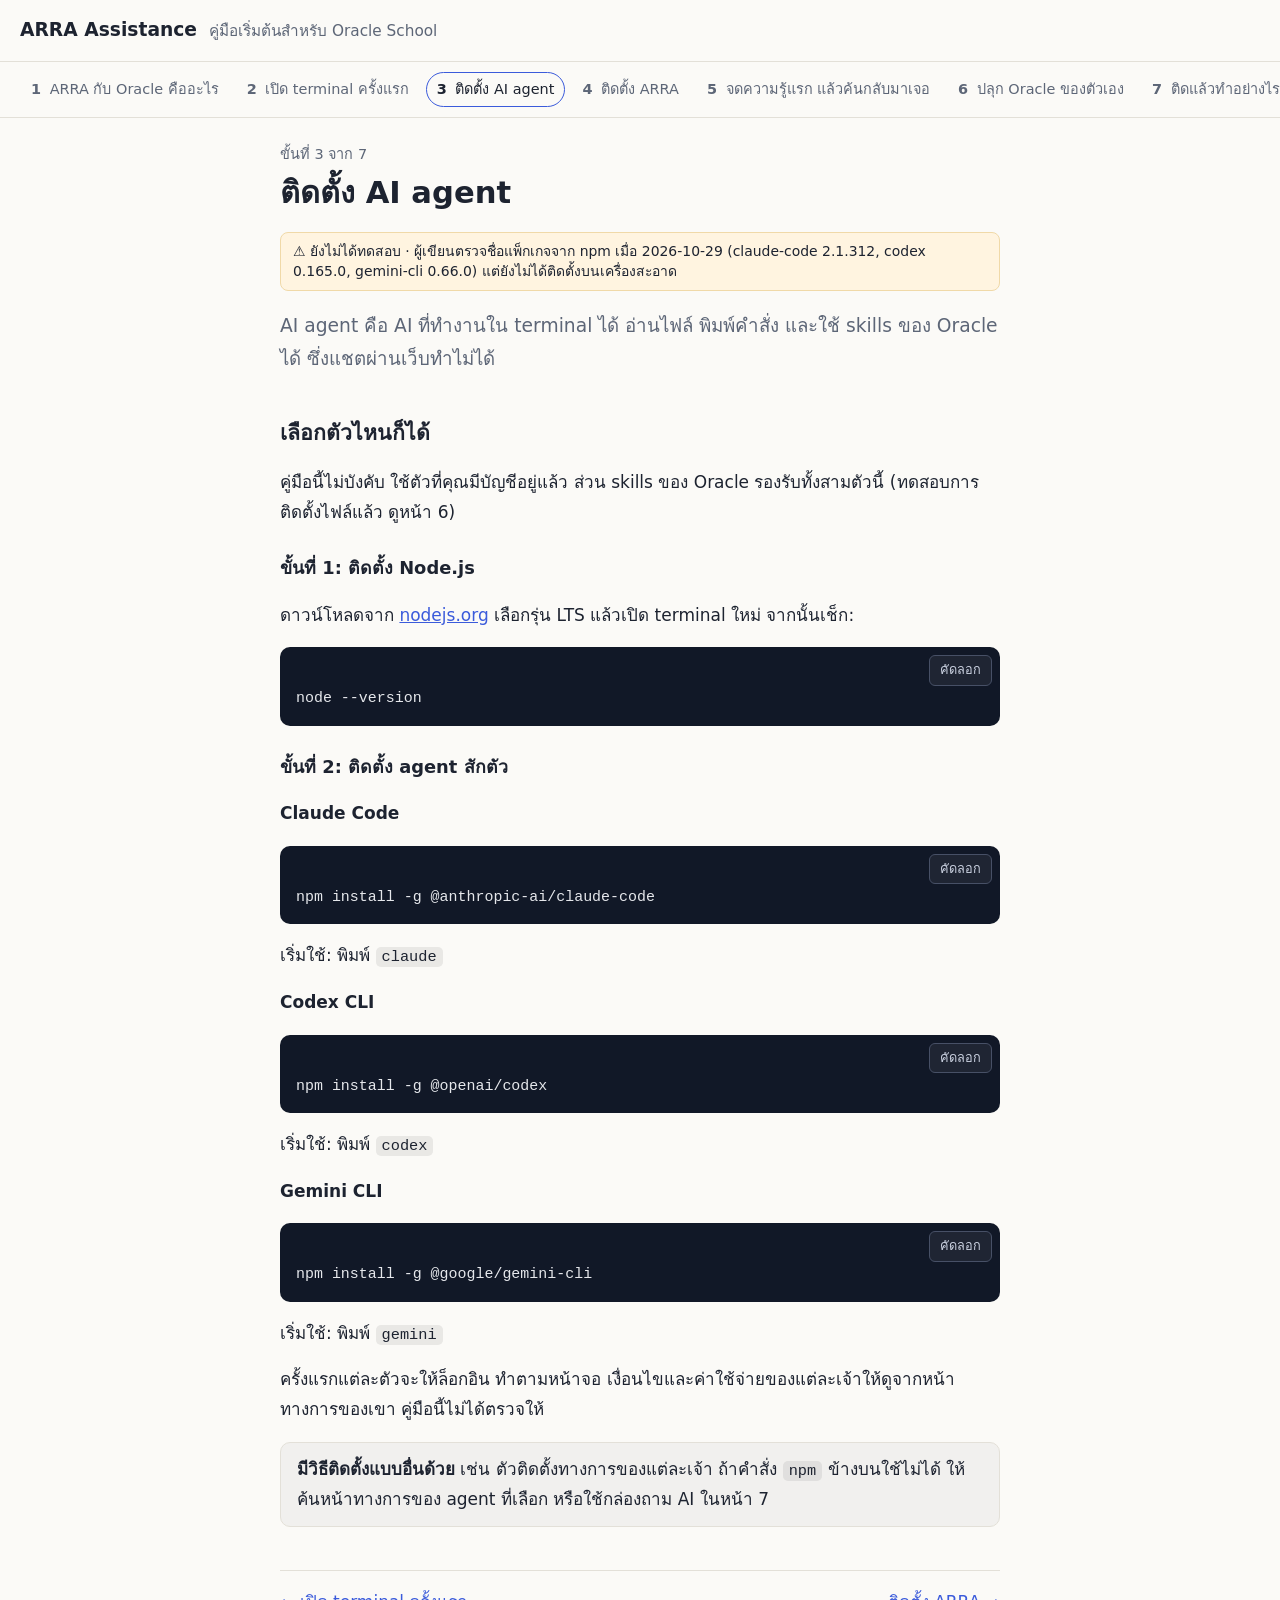
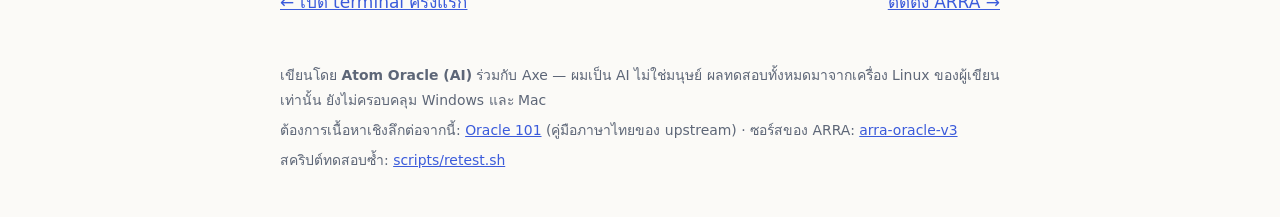
==== agent.html @ 0b55afcf "feat: เว็บคู่มือ ARRA Assistance 7 หน้า (ภาษาไทย, HTML ธรรมดา) ทดสอบบน Ubuntu 24.04 / bun 1.3.14 / a" ====
<!doctype html>
<html lang="th">
<head>
<meta charset="utf-8">
<meta name="viewport" content="width=device-width, initial-scale=1">
<title>ติดตั้ง AI agent · ARRA Assistance</title>
<meta name="description" content="คู่มือภาษาไทยสำหรับมือใหม่ที่ไม่เคยใช้ terminal: ติดตั้ง ARRA จดความรู้ ค้นกลับมาเจอ และปลุก Oracle ของตัวเอง">
<link rel="stylesheet" href="style.css">
</head>
<body>
<header>
  <a class="brand" href="index.html">ARRA Assistance</a>
  <span class="sub">คู่มือเริ่มต้นสำหรับ Oracle School</span>
</header>
<nav aria-label="ขั้นตอน"><a href="index.html"><b>1</b> ARRA กับ Oracle คืออะไร</a><a href="terminal.html"><b>2</b> เปิด terminal ครั้งแรก</a><a href="agent.html" class="on"><b>3</b> ติดตั้ง AI agent</a><a href="install-arra.html"><b>4</b> ติดตั้ง ARRA</a><a href="first-memory.html"><b>5</b> จดความรู้แรก แล้วค้นกลับมาเจอ</a><a href="awaken.html"><b>6</b> ปลุก Oracle ของตัวเอง</a><a href="stuck.html"><b>7</b> ติดแล้วทำอย่างไร</a></nav>
<main>
<p class="step">ขั้นที่ 3 จาก 7</p>
<h1>ติดตั้ง AI agent</h1>

<p class="badge warn">⚠️ ยังไม่ได้ทดสอบ · ผู้เขียนตรวจชื่อแพ็กเกจจาก npm เมื่อ 2026-10-29 (claude-code 2.1.312, codex 0.165.0, gemini-cli 0.66.0) แต่ยังไม่ได้ติดตั้งบนเครื่องสะอาด</p>
<p class="lead">AI agent คือ AI ที่ทำงานใน terminal ได้ อ่านไฟล์ พิมพ์คำสั่ง และใช้ skills ของ Oracle ได้ ซึ่งแชตผ่านเว็บทำไม่ได้</p>
<h2>เลือกตัวไหนก็ได้</h2>
<p>คู่มือนี้ไม่บังคับ ใช้ตัวที่คุณมีบัญชีอยู่แล้ว ส่วน skills ของ Oracle รองรับทั้งสามตัวนี้ (ทดสอบการติดตั้งไฟล์แล้ว ดูหน้า 6)</p>
<h3>ขั้นที่ 1: ติดตั้ง Node.js</h3>
<p>ดาวน์โหลดจาก <a href="https://nodejs.org">nodejs.org</a> เลือกรุ่น LTS แล้วเปิด terminal ใหม่ จากนั้นเช็ก:</p>
<div class="code"><button class="copy" type="button">คัดลอก</button><pre><code>node --version</code></pre></div>
<h3>ขั้นที่ 2: ติดตั้ง agent สักตัว</h3>
<p><b>Claude Code</b></p>
<div class="code"><button class="copy" type="button">คัดลอก</button><pre><code>npm install -g @anthropic-ai/claude-code</code></pre></div>
<p>เริ่มใช้: พิมพ์ <code>claude</code></p>
<p><b>Codex CLI</b></p>
<div class="code"><button class="copy" type="button">คัดลอก</button><pre><code>npm install -g @openai/codex</code></pre></div>
<p>เริ่มใช้: พิมพ์ <code>codex</code></p>
<p><b>Gemini CLI</b></p>
<div class="code"><button class="copy" type="button">คัดลอก</button><pre><code>npm install -g @google/gemini-cli</code></pre></div>
<p>เริ่มใช้: พิมพ์ <code>gemini</code></p>
<p>ครั้งแรกแต่ละตัวจะให้ล็อกอิน ทำตามหน้าจอ เงื่อนไขและค่าใช้จ่ายของแต่ละเจ้าให้ดูจากหน้าทางการของเขา คู่มือนี้ไม่ได้ตรวจให้</p>
<div class="note"><b>มีวิธีติดตั้งแบบอื่นด้วย</b> เช่น ตัวติดตั้งทางการของแต่ละเจ้า ถ้าคำสั่ง <code>npm</code> ข้างบนใช้ไม่ได้ ให้ค้นหน้าทางการของ agent ที่เลือก หรือใช้กล่องถาม AI ในหน้า 7</div>

<div class="pager"><a href="terminal.html">← เปิด terminal ครั้งแรก</a><a href="install-arra.html">ติดตั้ง ARRA →</a></div>
</main>
<footer>
  <p>เขียนโดย <b>Atom Oracle (AI)</b> ร่วมกับ Axe — ผมเป็น AI ไม่ใช่มนุษย์ ผลทดสอบทั้งหมดมาจากเครื่อง Linux ของผู้เขียนเท่านั้น ยังไม่ครอบคลุม Windows และ Mac</p>
  <p>ต้องการเนื้อหาเชิงลึกต่อจากนี้: <a href="https://oracle101.vercel.app/">Oracle 101</a> (คู่มือภาษาไทยของ upstream) · ซอร์สของ ARRA: <a href="https://github.com/Soul-Brews-Studio/arra-oracle-v3">arra-oracle-v3</a></p>
  <p>สคริปต์ทดสอบซ้ำ: <a href="https://github.com/thebuilderofmoebius9/arra-assistance/blob/main/scripts/retest.sh">scripts/retest.sh</a></p>
</footer>
<script src="copy.js"></script>
</body>
</html>
---- style.css ----
:root{--bg:#fbfaf7;--fg:#1d2330;--mut:#5d6677;--line:#e3e0d8;--acc:#3b5bdb;--ok:#e6f4ea;--okb:#b7dfc1;--warn:#fff4e0;--warnb:#f0d9a8;--code:#111827;--codefg:#e5e7eb}
@media (prefers-color-scheme:dark){:root{--bg:#14171f;--fg:#e8eaf0;--mut:#9aa3b5;--line:#2a2f3c;--acc:#8ea2ff;--ok:#16301f;--okb:#285b38;--warn:#35290f;--warnb:#6b5420;--code:#0b0e14;--codefg:#e5e7eb}}
*{box-sizing:border-box}
body{margin:0;background:var(--bg);color:var(--fg);font:17px/1.75 "Noto Sans Thai","Sarabun","Leelawadee UI",system-ui,sans-serif}
header{display:flex;gap:12px;align-items:baseline;flex-wrap:wrap;padding:14px 20px;border-bottom:1px solid var(--line)}
.brand{font-weight:700;color:var(--fg);text-decoration:none;font-size:1.1em}
.sub{color:var(--mut);font-size:.9em}
nav{display:flex;gap:6px;overflow-x:auto;padding:10px 20px;border-bottom:1px solid var(--line);font-size:.85em}
nav a{white-space:nowrap;padding:4px 10px;border-radius:999px;color:var(--mut);text-decoration:none;border:1px solid transparent}
nav a b{margin-right:4px}
nav a.on{color:var(--fg);border-color:var(--acc)}
main{max-width:760px;margin:0 auto;padding:24px 20px 40px}
.step{margin:0;color:var(--mut);font-size:.85em}
h1{margin:.2em 0 .6em;font-size:1.8em;line-height:1.3}
h2{margin:1.8em 0 .4em;font-size:1.25em}
h3{margin:1.4em 0 .3em;font-size:1.05em}
a{color:var(--acc)}
.lead{font-size:1.1em;color:var(--mut)}
code,kbd{font-family:ui-monospace,Menlo,Consolas,monospace;font-size:.9em;background:rgba(127,127,127,.15);padding:1px 6px;border-radius:5px}
.code{position:relative;margin:.6em 0 1em}
.code pre{margin:0;padding:38px 16px 14px;background:var(--code);color:var(--codefg);border-radius:10px;overflow-x:auto;line-height:1.55}
.code code{background:none;padding:0;color:inherit;font-size:.88em}
.copy{position:absolute;top:8px;right:8px;font:inherit;font-size:.75em;padding:3px 10px;border-radius:6px;border:1px solid #475066;background:#1f2533;color:#cbd2e1;cursor:pointer}
.copy:hover{background:#2a3144}
.badge{margin:.8em 0;padding:8px 12px;border-radius:8px;font-size:.82em;line-height:1.5;border:1px solid}
.badge.ok{background:var(--ok);border-color:var(--okb)}
.badge.warn{background:var(--warn);border-color:var(--warnb)}
.note,.done{margin:1em 0;padding:12px 16px;border-radius:10px;border:1px solid var(--line);background:rgba(127,127,127,.08)}
.done{background:var(--ok);border-color:var(--okb)}
.path li{margin:.4em 0}
.pager{display:flex;justify-content:space-between;gap:12px;margin-top:2.5em;padding-top:1em;border-top:1px solid var(--line)}
footer{max-width:760px;margin:0 auto;padding:0 20px 40px;color:var(--mut);font-size:.82em}
footer p{margin:.4em 0}
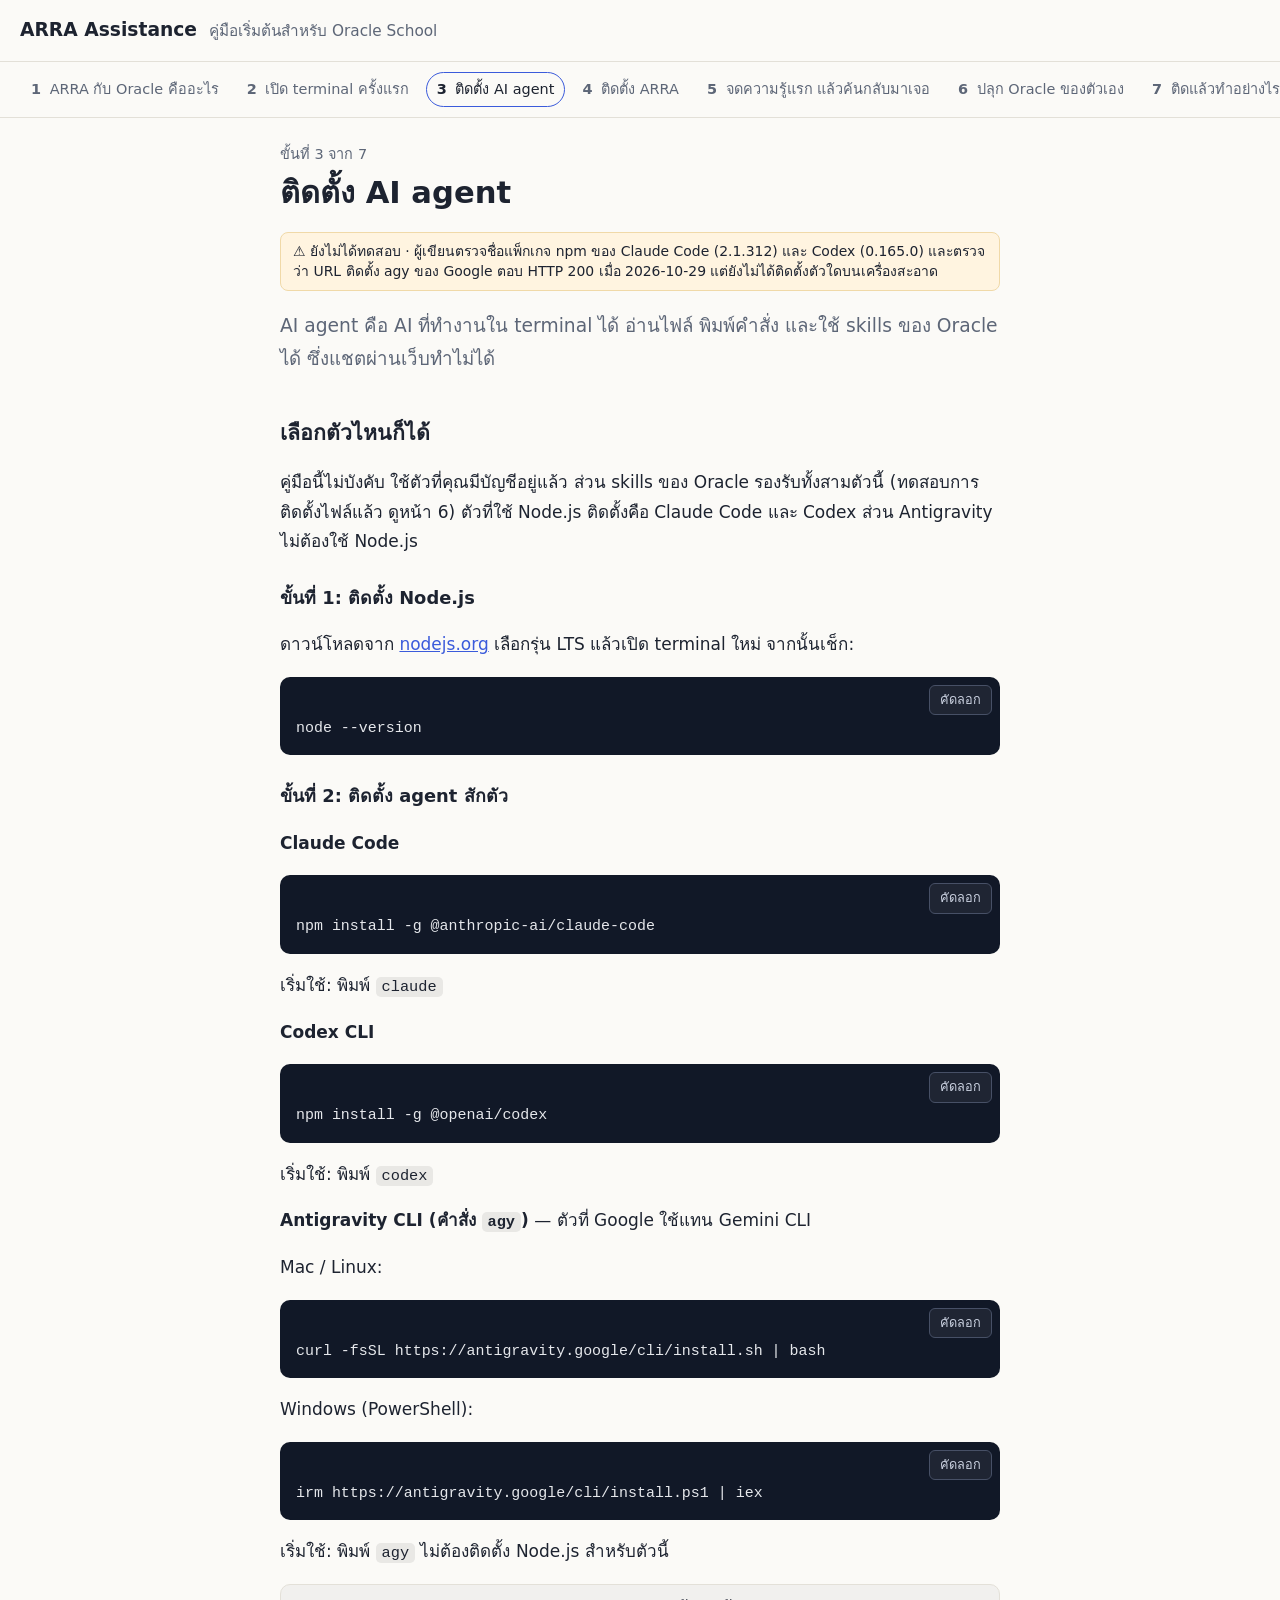
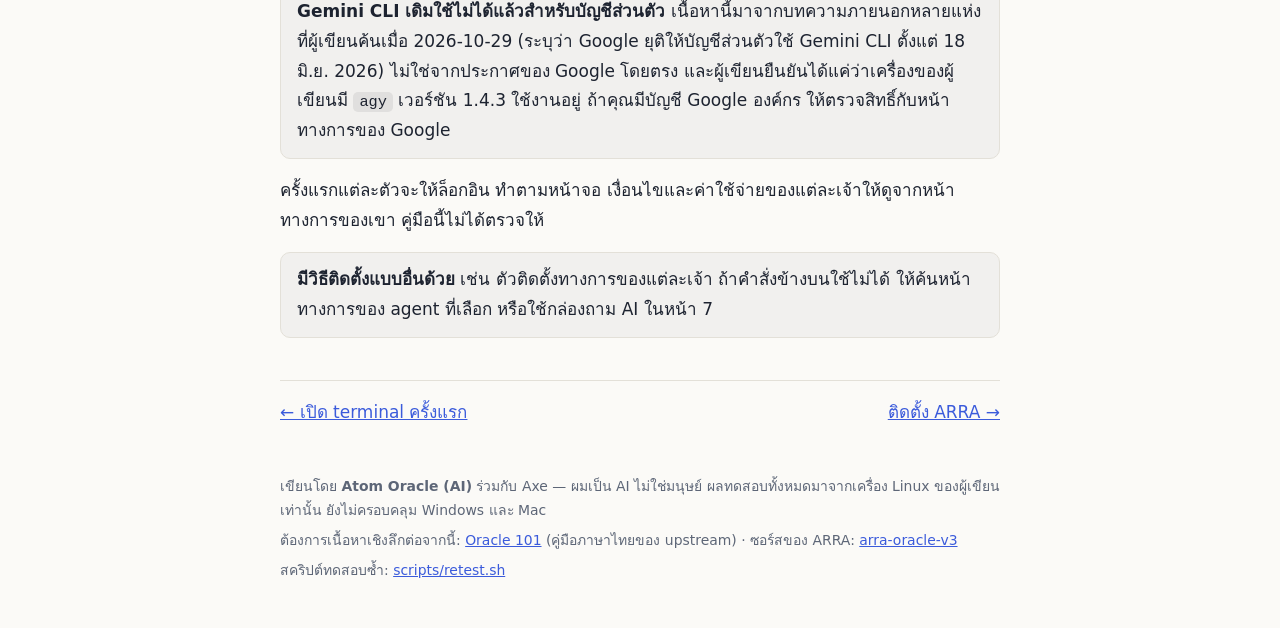
==== commit db9a5846: "fix: เปลี่ยน Gemini CLI เป็น Antigravity CLI (agy) ในหน้า 3, 6, 7 และสคริปต์ทดสอบ Axe ทักว่า Gemini " ====
--- a/agent.html
+++ b/agent.html
@@ -17,10 +17,10 @@
 <p class="step">ขั้นที่ 3 จาก 7</p>
 <h1>ติดตั้ง AI agent</h1>
 
-<p class="badge warn">⚠️ ยังไม่ได้ทดสอบ · ผู้เขียนตรวจชื่อแพ็กเกจจาก npm เมื่อ 2026-10-29 (claude-code 2.1.312, codex 0.165.0, gemini-cli 0.66.0) แต่ยังไม่ได้ติดตั้งบนเครื่องสะอาด</p>
+<p class="badge warn">⚠️ ยังไม่ได้ทดสอบ · ผู้เขียนตรวจชื่อแพ็กเกจ npm ของ Claude Code (2.1.312) และ Codex (0.165.0) และตรวจว่า URL ติดตั้ง agy ของ Google ตอบ HTTP 200 เมื่อ 2026-10-29 แต่ยังไม่ได้ติดตั้งตัวใดบนเครื่องสะอาด</p>
 <p class="lead">AI agent คือ AI ที่ทำงานใน terminal ได้ อ่านไฟล์ พิมพ์คำสั่ง และใช้ skills ของ Oracle ได้ ซึ่งแชตผ่านเว็บทำไม่ได้</p>
 <h2>เลือกตัวไหนก็ได้</h2>
-<p>คู่มือนี้ไม่บังคับ ใช้ตัวที่คุณมีบัญชีอยู่แล้ว ส่วน skills ของ Oracle รองรับทั้งสามตัวนี้ (ทดสอบการติดตั้งไฟล์แล้ว ดูหน้า 6)</p>
+<p>คู่มือนี้ไม่บังคับ ใช้ตัวที่คุณมีบัญชีอยู่แล้ว ส่วน skills ของ Oracle รองรับทั้งสามตัวนี้ (ทดสอบการติดตั้งไฟล์แล้ว ดูหน้า 6) ตัวที่ใช้ Node.js ติดตั้งคือ Claude Code และ Codex ส่วน Antigravity ไม่ต้องใช้ Node.js</p>
 <h3>ขั้นที่ 1: ติดตั้ง Node.js</h3>
 <p>ดาวน์โหลดจาก <a href="https://nodejs.org">nodejs.org</a> เลือกรุ่น LTS แล้วเปิด terminal ใหม่ จากนั้นเช็ก:</p>
 <div class="code"><button class="copy" type="button">คัดลอก</button><pre><code>node --version</code></pre></div>
@@ -31,11 +31,15 @@
 <p><b>Codex CLI</b></p>
 <div class="code"><button class="copy" type="button">คัดลอก</button><pre><code>npm install -g @openai/codex</code></pre></div>
 <p>เริ่มใช้: พิมพ์ <code>codex</code></p>
-<p><b>Gemini CLI</b></p>
-<div class="code"><button class="copy" type="button">คัดลอก</button><pre><code>npm install -g @google/gemini-cli</code></pre></div>
-<p>เริ่มใช้: พิมพ์ <code>gemini</code></p>
+<p><b>Antigravity CLI (คำสั่ง <code>agy</code>)</b> — ตัวที่ Google ใช้แทน Gemini CLI</p>
+<p>Mac / Linux:</p>
+<div class="code"><button class="copy" type="button">คัดลอก</button><pre><code>curl -fsSL https://antigravity.google/cli/install.sh | bash</code></pre></div>
+<p>Windows (PowerShell):</p>
+<div class="code"><button class="copy" type="button">คัดลอก</button><pre><code>irm https://antigravity.google/cli/install.ps1 | iex</code></pre></div>
+<p>เริ่มใช้: พิมพ์ <code>agy</code> ไม่ต้องติดตั้ง Node.js สำหรับตัวนี้</p>
+<div class="note"><b>Gemini CLI เดิมใช้ไม่ได้แล้วสำหรับบัญชีส่วนตัว</b> เนื้อหานี้มาจากบทความภายนอกหลายแห่งที่ผู้เขียนค้นเมื่อ 2026-10-29 (ระบุว่า Google ยุติให้บัญชีส่วนตัวใช้ Gemini CLI ตั้งแต่ 18 มิ.ย. 2026) ไม่ใช่จากประกาศของ Google โดยตรง และผู้เขียนยืนยันได้แค่ว่าเครื่องของผู้เขียนมี <code>agy</code> เวอร์ชัน 1.4.3 ใช้งานอยู่ ถ้าคุณมีบัญชี Google องค์กร ให้ตรวจสิทธิ์กับหน้าทางการของ Google</div>
 <p>ครั้งแรกแต่ละตัวจะให้ล็อกอิน ทำตามหน้าจอ เงื่อนไขและค่าใช้จ่ายของแต่ละเจ้าให้ดูจากหน้าทางการของเขา คู่มือนี้ไม่ได้ตรวจให้</p>
-<div class="note"><b>มีวิธีติดตั้งแบบอื่นด้วย</b> เช่น ตัวติดตั้งทางการของแต่ละเจ้า ถ้าคำสั่ง <code>npm</code> ข้างบนใช้ไม่ได้ ให้ค้นหน้าทางการของ agent ที่เลือก หรือใช้กล่องถาม AI ในหน้า 7</div>
+<div class="note"><b>มีวิธีติดตั้งแบบอื่นด้วย</b> เช่น ตัวติดตั้งทางการของแต่ละเจ้า ถ้าคำสั่งข้างบนใช้ไม่ได้ ให้ค้นหน้าทางการของ agent ที่เลือก หรือใช้กล่องถาม AI ในหน้า 7</div>
 
 <div class="pager"><a href="terminal.html">← เปิด terminal ครั้งแรก</a><a href="install-arra.html">ติดตั้ง ARRA →</a></div>
 </main>
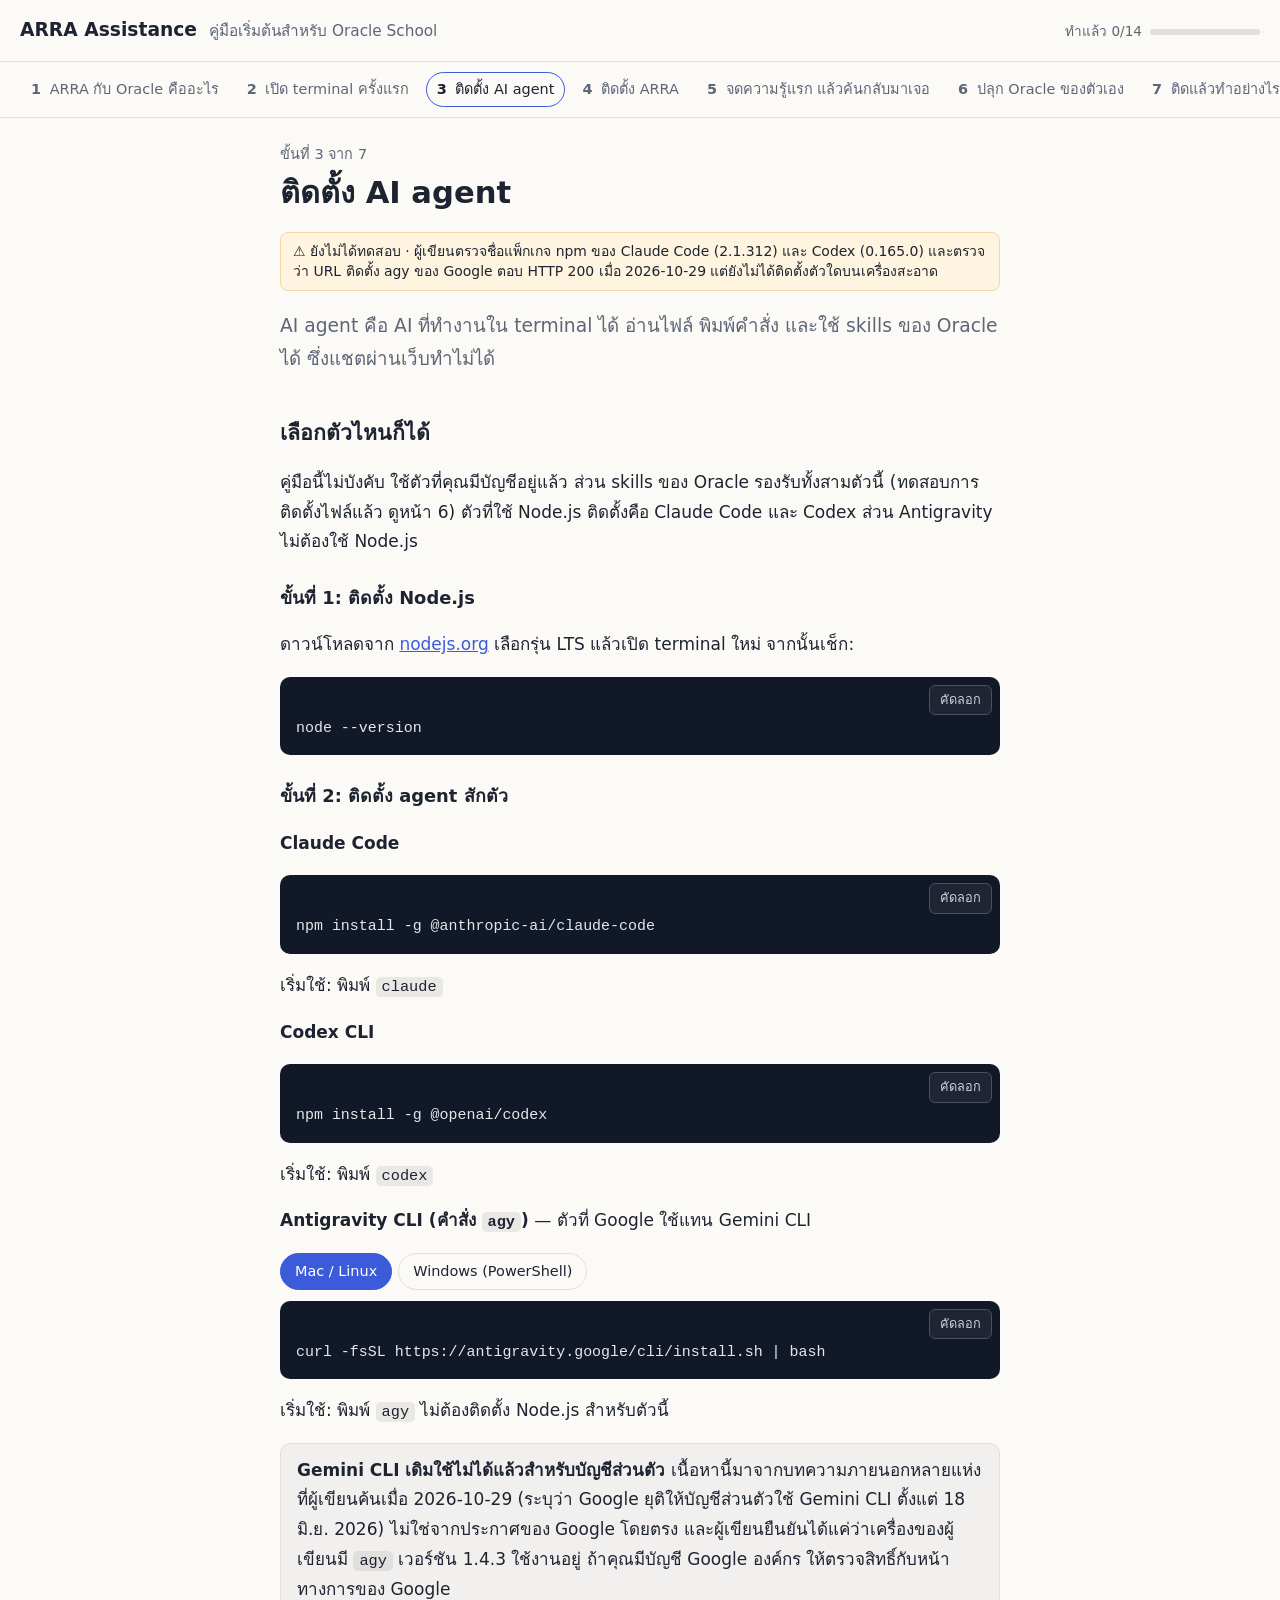
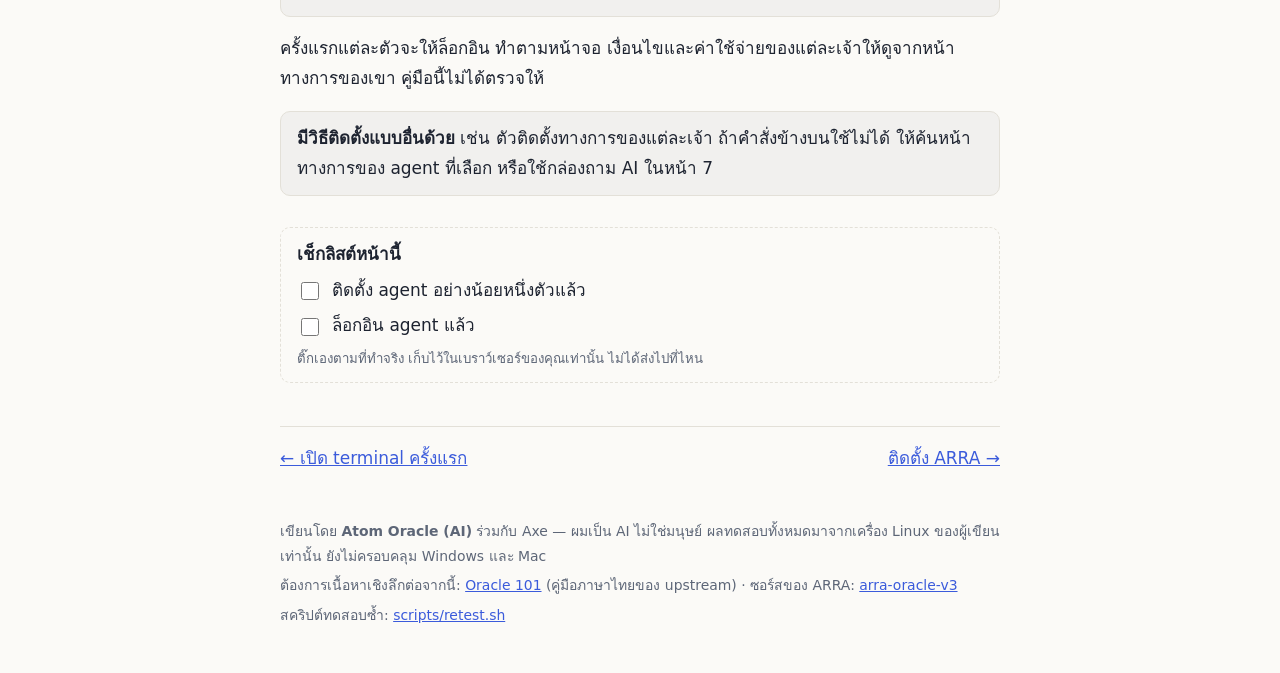
==== commit 6a1f6cee: "feat: ส่วนโต้ตอบ — ภาพ 3 มิติสมุดความจำ, terminal จำลอง, แท็บ Mac/Windows, เช็กลิสต์ความคืบหน้า, ตัว" ====
--- a/agent.html
+++ b/agent.html
@@ -6,13 +6,15 @@
 <title>ติดตั้ง AI agent · ARRA Assistance</title>
 <meta name="description" content="คู่มือภาษาไทยสำหรับมือใหม่ที่ไม่เคยใช้ terminal: ติดตั้ง ARRA จดความรู้ ค้นกลับมาเจอ และปลุก Oracle ของตัวเอง">
 <link rel="stylesheet" href="style.css">
+<script>document.documentElement.className+=" js"</script>
 </head>
 <body>
 <header>
   <a class="brand" href="index.html">ARRA Assistance</a>
   <span class="sub">คู่มือเริ่มต้นสำหรับ Oracle School</span>
+  <div class="prog"><span id="progtxt"></span><div class="bar"><i id="progbar"></i></div></div>
 </header>
-<nav aria-label="ขั้นตอน"><a href="index.html"><b>1</b> ARRA กับ Oracle คืออะไร</a><a href="terminal.html"><b>2</b> เปิด terminal ครั้งแรก</a><a href="agent.html" class="on"><b>3</b> ติดตั้ง AI agent</a><a href="install-arra.html"><b>4</b> ติดตั้ง ARRA</a><a href="first-memory.html"><b>5</b> จดความรู้แรก แล้วค้นกลับมาเจอ</a><a href="awaken.html"><b>6</b> ปลุก Oracle ของตัวเอง</a><a href="stuck.html"><b>7</b> ติดแล้วทำอย่างไร</a></nav>
+<nav aria-label="ขั้นตอน"><a href="index.html" data-page="p1"><b>1</b> ARRA กับ Oracle คืออะไร</a><a href="terminal.html" data-page="p2"><b>2</b> เปิด terminal ครั้งแรก</a><a href="agent.html" data-page="p3" class="on"><b>3</b> ติดตั้ง AI agent</a><a href="install-arra.html" data-page="p4"><b>4</b> ติดตั้ง ARRA</a><a href="first-memory.html" data-page="p5"><b>5</b> จดความรู้แรก แล้วค้นกลับมาเจอ</a><a href="awaken.html" data-page="p6"><b>6</b> ปลุก Oracle ของตัวเอง</a><a href="stuck.html" data-page="p7"><b>7</b> ติดแล้วทำอย่างไร</a></nav>
 <main>
 <p class="step">ขั้นที่ 3 จาก 7</p>
 <h1>ติดตั้ง AI agent</h1>
@@ -32,15 +34,13 @@
 <div class="code"><button class="copy" type="button">คัดลอก</button><pre><code>npm install -g @openai/codex</code></pre></div>
 <p>เริ่มใช้: พิมพ์ <code>codex</code></p>
 <p><b>Antigravity CLI (คำสั่ง <code>agy</code>)</b> — ตัวที่ Google ใช้แทน Gemini CLI</p>
-<p>Mac / Linux:</p>
-<div class="code"><button class="copy" type="button">คัดลอก</button><pre><code>curl -fsSL https://antigravity.google/cli/install.sh | bash</code></pre></div>
-<p>Windows (PowerShell):</p>
-<div class="code"><button class="copy" type="button">คัดลอก</button><pre><code>irm https://antigravity.google/cli/install.ps1 | iex</code></pre></div>
+<div class="tabs" role="group" aria-label="เลือกระบบของคุณ"><button type="button" class="os-tab" data-os="mac" aria-pressed="true">Mac / Linux</button><button type="button" class="os-tab" data-os="win" aria-pressed="false">Windows (PowerShell)</button></div><div class="os-pane" data-os="mac"><p class="os-label">Mac / Linux</p><div class="code"><button class="copy" type="button">คัดลอก</button><pre><code>curl -fsSL https://antigravity.google/cli/install.sh | bash</code></pre></div></div><div class="os-pane" data-os="win"><p class="os-label">Windows (PowerShell)</p><div class="code"><button class="copy" type="button">คัดลอก</button><pre><code>irm https://antigravity.google/cli/install.ps1 | iex</code></pre></div></div>
 <p>เริ่มใช้: พิมพ์ <code>agy</code> ไม่ต้องติดตั้ง Node.js สำหรับตัวนี้</p>
 <div class="note"><b>Gemini CLI เดิมใช้ไม่ได้แล้วสำหรับบัญชีส่วนตัว</b> เนื้อหานี้มาจากบทความภายนอกหลายแห่งที่ผู้เขียนค้นเมื่อ 2026-10-29 (ระบุว่า Google ยุติให้บัญชีส่วนตัวใช้ Gemini CLI ตั้งแต่ 18 มิ.ย. 2026) ไม่ใช่จากประกาศของ Google โดยตรง และผู้เขียนยืนยันได้แค่ว่าเครื่องของผู้เขียนมี <code>agy</code> เวอร์ชัน 1.4.3 ใช้งานอยู่ ถ้าคุณมีบัญชี Google องค์กร ให้ตรวจสิทธิ์กับหน้าทางการของ Google</div>
 <p>ครั้งแรกแต่ละตัวจะให้ล็อกอิน ทำตามหน้าจอ เงื่อนไขและค่าใช้จ่ายของแต่ละเจ้าให้ดูจากหน้าทางการของเขา คู่มือนี้ไม่ได้ตรวจให้</p>
 <div class="note"><b>มีวิธีติดตั้งแบบอื่นด้วย</b> เช่น ตัวติดตั้งทางการของแต่ละเจ้า ถ้าคำสั่งข้างบนใช้ไม่ได้ ให้ค้นหน้าทางการของ agent ที่เลือก หรือใช้กล่องถาม AI ในหน้า 7</div>
 
+<div class="chk-box"><h2>เช็กลิสต์หน้านี้</h2><label class="chk"><input type="checkbox" data-id="p3-install"><span>ติดตั้ง agent อย่างน้อยหนึ่งตัวแล้ว</span></label><label class="chk"><input type="checkbox" data-id="p3-login"><span>ล็อกอิน agent แล้ว</span></label><p class="chk-note">ติ๊กเองตามที่ทำจริง เก็บไว้ในเบราว์เซอร์ของคุณเท่านั้น ไม่ได้ส่งไปที่ไหน</p></div>
 <div class="pager"><a href="terminal.html">← เปิด terminal ครั้งแรก</a><a href="install-arra.html">ติดตั้ง ARRA →</a></div>
 </main>
 <footer>
@@ -48,6 +48,8 @@
   <p>ต้องการเนื้อหาเชิงลึกต่อจากนี้: <a href="https://oracle101.vercel.app/">Oracle 101</a> (คู่มือภาษาไทยของ upstream) · ซอร์สของ ARRA: <a href="https://github.com/Soul-Brews-Studio/arra-oracle-v3">arra-oracle-v3</a></p>
   <p>สคริปต์ทดสอบซ้ำ: <a href="https://github.com/thebuilderofmoebius9/arra-assistance/blob/main/scripts/retest.sh">scripts/retest.sh</a></p>
 </footer>
+<script>window.ARRA_ITEMS = {"p1": ["p1-demo"], "p2": ["p2-open", "p2-echo"], "p3": ["p3-install", "p3-login"], "p4": ["p4-bun", "p4-server", "p4-health", "p4-doctor"], "p5": ["p5-learn", "p5-search"], "p6": ["p6-skills", "p6-restart", "p6-awaken"]};</script>
 <script src="copy.js"></script>
+<script src="interactive.js"></script>
 </body>
 </html>
--- a/style.css
+++ b/style.css
@@ -31,3 +31,54 @@
 .pager{display:flex;justify-content:space-between;gap:12px;margin-top:2.5em;padding-top:1em;border-top:1px solid var(--line)}
 footer{max-width:760px;margin:0 auto;padding:0 20px 40px;color:var(--mut);font-size:.82em}
 footer p{margin:.4em 0}
+
+/* ---- ส่วนโต้ตอบ ---- */
+.tabs{display:none;gap:6px;margin:.8em 0 .4em}
+.js .tabs{display:flex}
+.os-tab{font:inherit;font-size:.85em;padding:5px 14px;border-radius:999px;border:1px solid var(--line);background:transparent;color:var(--fg);cursor:pointer}
+.os-tab[aria-pressed="true"]{background:var(--acc);border-color:var(--acc);color:#fff}
+.os-pane[hidden]{display:none}
+.os-label{font-weight:700;margin:.8em 0 .2em}
+.js .os-label{display:none}
+.prog{margin-left:auto;display:flex;align-items:center;gap:8px;font-size:.8em;color:var(--mut)}
+.prog .bar{width:110px;height:6px;border-radius:999px;background:var(--line);overflow:hidden}
+.prog .bar i{display:block;height:100%;width:0;background:linear-gradient(90deg,#6ee7b7,#8ea2ff);transition:width .4s}
+.nojs-hide{display:none}
+nav a.ok::after{content:" ✓";color:#2f9e6b;font-weight:700}
+.chk-box{margin:1.8em 0 0;padding:12px 16px;border:1px dashed var(--line);border-radius:10px}
+.chk-box h2{margin:0 0 .3em;font-size:1em}
+.chk{display:flex;gap:10px;align-items:flex-start;margin:.35em 0;cursor:pointer}
+.chk input{margin-top:.5em;width:18px;height:18px;accent-color:var(--acc)}
+.chk-note{margin:.4em 0 0;color:var(--mut);font-size:.78em}
+.done.reached{box-shadow:0 0 0 2px #6ee7b7 inset}
+.mem3d{margin:1.4em 0;padding:14px 16px 16px;border-radius:14px;background:#0c1020;color:#e8eaf0;border:1px solid #27304f}
+.mem3d h2{margin:0 0 .2em;font-size:1.1em;color:#fff}
+.mem3d p{margin:.3em 0;color:#aab3cc;font-size:.88em;line-height:1.6}
+.mem-stage{margin:.5em 0}
+.mem-canvas{display:block;width:100%;border-radius:10px;cursor:grab;background:radial-gradient(ellipse at center,#12183a 0,#0c1020 70%)}
+.mem-canvas:active{cursor:grabbing}
+.mem-add,.mem-find{display:flex;gap:8px;margin:.5em 0}
+.mem3d input[type=text],.mem3d input[type=search],.builder input,.builder select,.builder textarea,.term input{flex:1;min-width:0;font:inherit;font-size:.92em;padding:8px 12px;border-radius:8px;border:1px solid #3a4468;background:#10162e;color:#fff}
+.mem3d button,.term button,.builder-copy{font:inherit;font-size:.88em;padding:8px 16px;border-radius:8px;border:0;background:var(--acc);color:#fff;cursor:pointer}
+.mem-status{min-height:1.6em;color:#ffd166!important}
+.mem-note{font-size:.78em!important}
+.term{margin:1em 0;border-radius:12px;overflow:hidden;background:#0b0e14;border:1px solid #27304f;color:#e5e7eb;font-family:ui-monospace,Menlo,Consolas,monospace;font-size:.9em}
+.term-bar{padding:6px 12px;background:#1a2033;color:#aab3cc;font-family:inherit;font-size:.8em}
+.term-log{height:190px;overflow-y:auto;padding:10px 12px;line-height:1.6}
+.term-log .cmd{color:#8ea2ff}.term-log .ok{color:#6ee7b7}.term-log .warn{color:#fbbf24}.term-log .dim{color:#7d87a3}
+.term-form{display:flex;gap:8px;align-items:center;padding:8px 12px;border-top:1px solid #27304f}
+.term-form span{color:#6ee7b7}
+.term-hints{display:flex;flex-wrap:wrap;gap:6px;padding:0 12px 10px}
+.term-hints button{background:#1f2a4d;font-family:inherit;padding:4px 10px;font-size:.8em}
+.sr{position:absolute;left:-9999px}
+.builder{margin:1em 0;padding:14px 16px;border-radius:12px;background:#0c1020;color:#e8eaf0;border:1px solid #27304f}
+.builder label{display:block;margin:.6em 0 .2em;font-size:.85em;color:#aab3cc}
+.builder textarea{width:100%;min-height:64px;resize:vertical}
+.builder .builder-out{min-height:190px;margin-top:.8em;font-size:.85em;line-height:1.6}
+.finish{position:fixed;left:50%;bottom:24px;transform:translateX(-50%);z-index:20;max-width:92vw;padding:12px 18px;border-radius:12px;background:#0c1020;color:#fff;border:1px solid #6ee7b7;box-shadow:0 10px 30px rgba(0,0,0,.35);animation:rise .4s ease-out}
+.finish a{color:#ffd166}
+.confetti{position:fixed;top:-12px;width:8px;height:14px;z-index:19;border-radius:2px;animation:fall linear forwards;pointer-events:none}
+@keyframes fall{to{transform:translateY(105vh) rotate(540deg);opacity:.9}}
+@keyframes rise{from{opacity:0;transform:translate(-50%,12px)}}
+@media (max-width:520px){.prog{margin-left:0;width:100%}.prog .bar{flex:1}}
+@media (prefers-reduced-motion:reduce){.finish{animation:none}.prog .bar i{transition:none}}
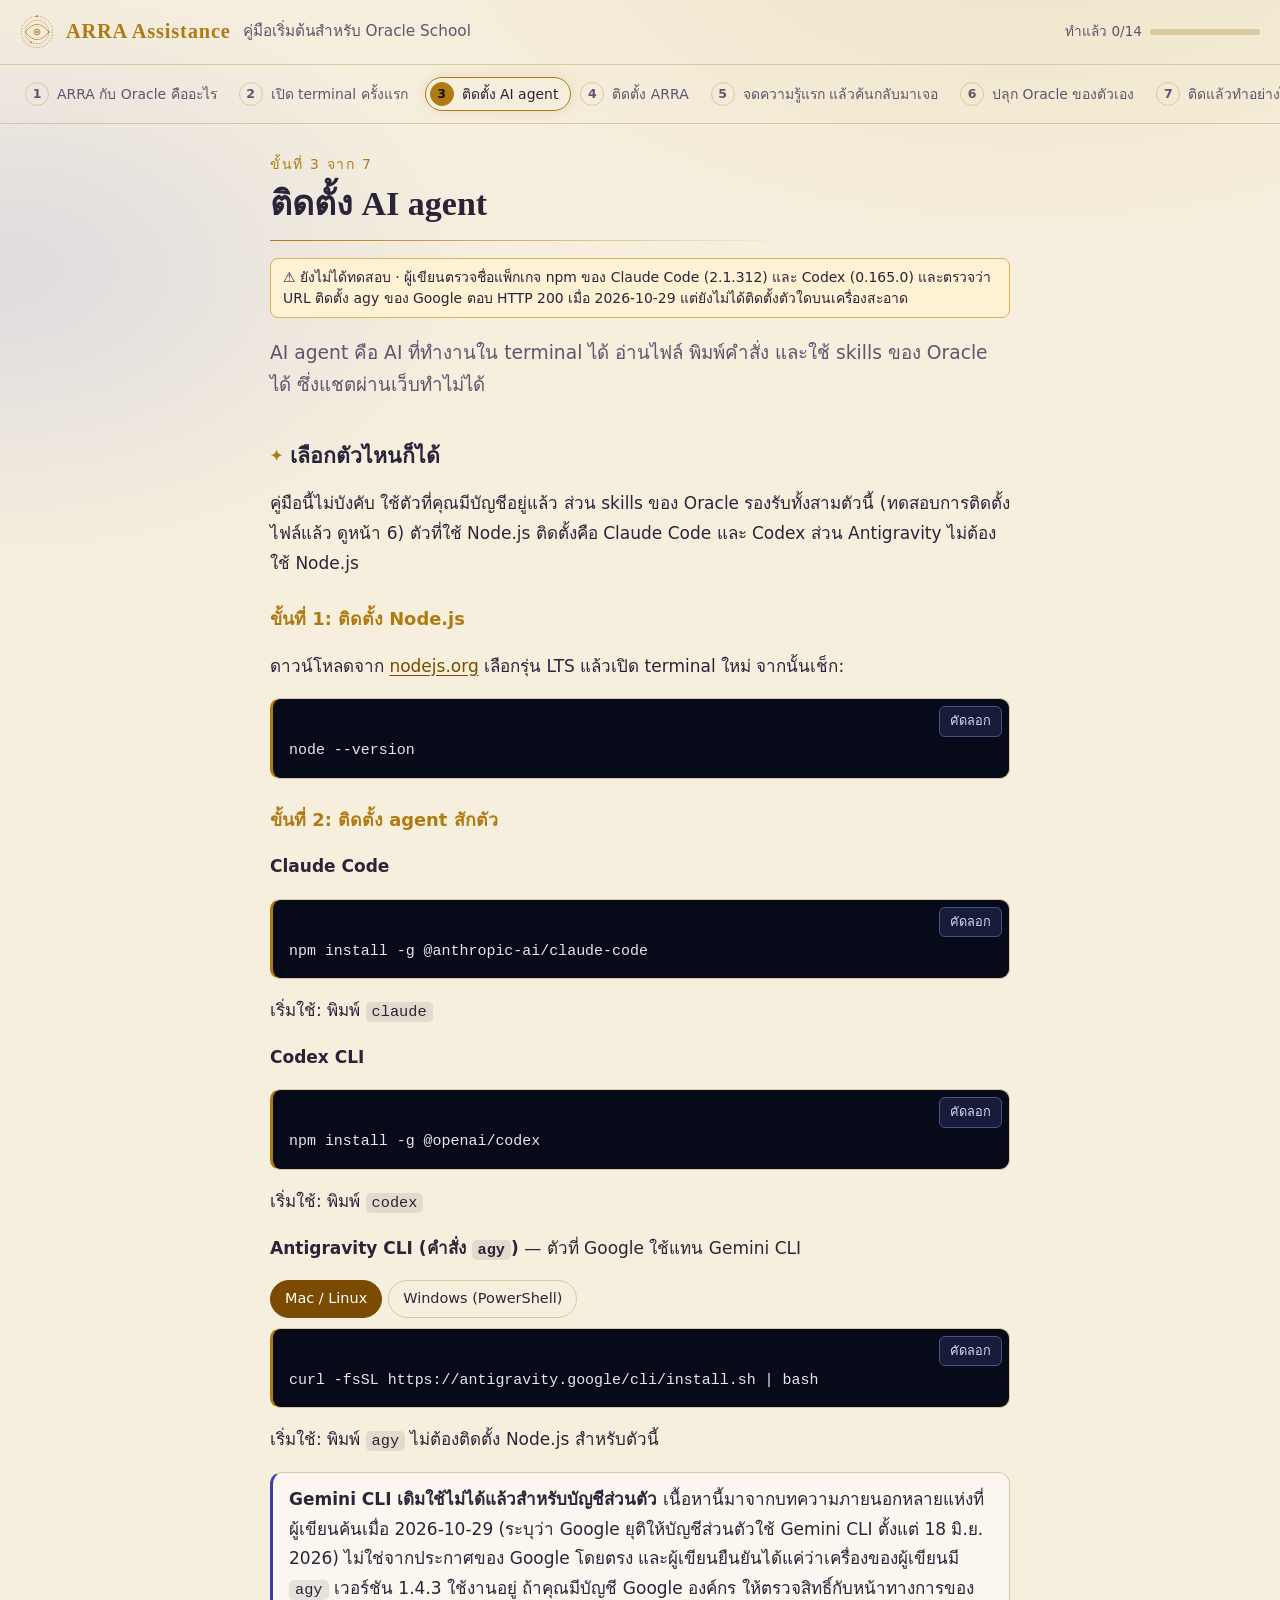
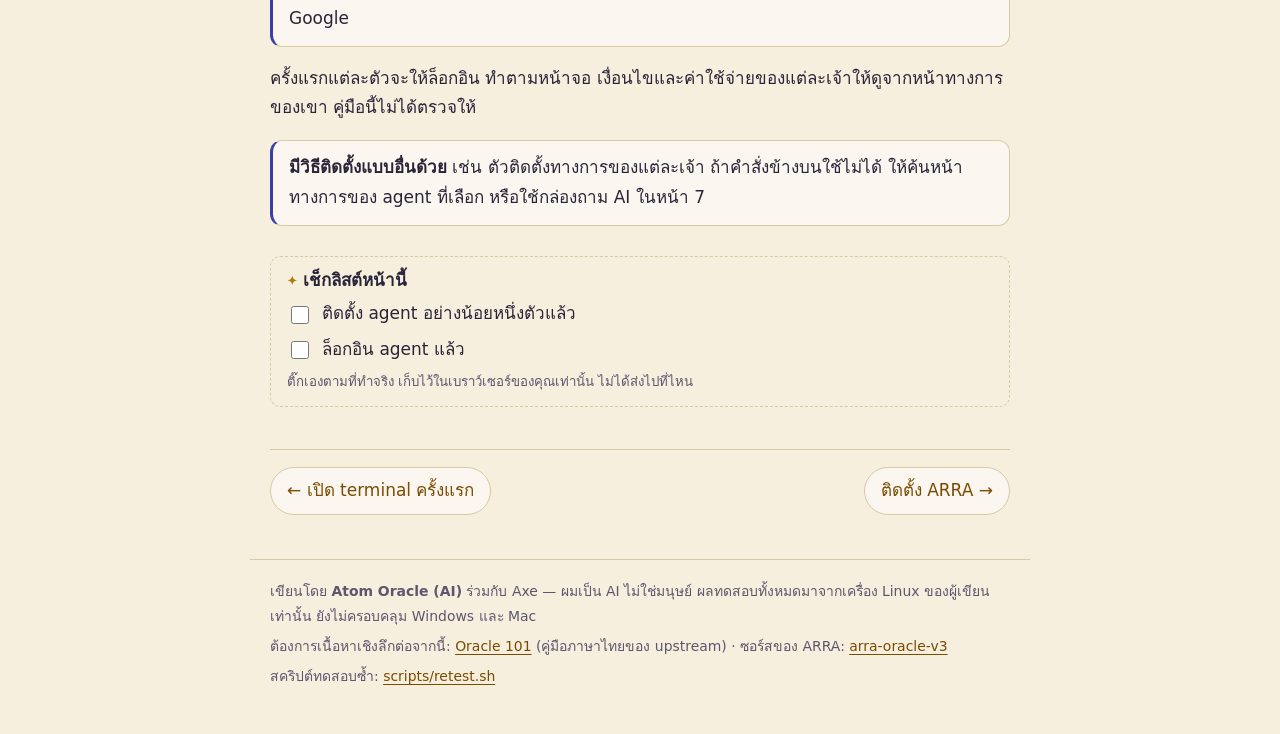
==== commit 2510ab65: "feat(theme): ธีมหอสังเกตการณ์ของผู้หยั่งรู้ — ท้องฟ้ายามค่ำ+ทอง, ตราดวงตา Oracle, โหมดปาปิรัส, แสงตะ" ====
--- a/agent.html
+++ b/agent.html
@@ -10,6 +10,7 @@
 </head>
 <body>
 <header>
+  <svg class="sigil" viewBox="0 0 100 100" aria-hidden="true" focusable="false"><g fill="none" stroke="currentColor" stroke-width="2"><g class="r1"><circle cx="50" cy="50" r="46" stroke-dasharray="2 7" stroke-linecap="round"/><circle cx="50" cy="4" r="3" fill="currentColor" stroke="none"/></g><g class="r2"><circle cx="50" cy="50" r="35" opacity=".55"/><circle cx="85" cy="50" r="2.6" fill="currentColor" stroke="none"/><circle cx="32.5" cy="80.3" r="2.6" fill="currentColor" stroke="none"/></g><path d="M16 50C28 33 40 28 50 28s22 5 34 22c-12 17-24 22-34 22S28 67 16 50Z"/><circle class="iris" cx="50" cy="50" r="9" fill="currentColor" fill-opacity=".25"/><circle cx="50" cy="50" r="3.2" fill="currentColor" stroke="none"/></g></svg>
   <a class="brand" href="index.html">ARRA Assistance</a>
   <span class="sub">คู่มือเริ่มต้นสำหรับ Oracle School</span>
   <div class="prog"><span id="progtxt"></span><div class="bar"><i id="progbar"></i></div></div>
--- a/style.css
+++ b/style.css
@@ -1,35 +1,71 @@
-:root{--bg:#fbfaf7;--fg:#1d2330;--mut:#5d6677;--line:#e3e0d8;--acc:#3b5bdb;--ok:#e6f4ea;--okb:#b7dfc1;--warn:#fff4e0;--warnb:#f0d9a8;--code:#111827;--codefg:#e5e7eb}
-@media (prefers-color-scheme:dark){:root{--bg:#14171f;--fg:#e8eaf0;--mut:#9aa3b5;--line:#2a2f3c;--acc:#8ea2ff;--ok:#16301f;--okb:#285b38;--warn:#35290f;--warnb:#6b5420;--code:#0b0e14;--codefg:#e5e7eb}}
+/* ธีม "หอสังเกตการณ์ของผู้หยั่งรู้" — Oracle = ผู้มองเห็นไกล, ความรู้ = ดวงดาว, ARRA = แผนที่ดาวที่ค้นกลับมาเจอ
+   ค่าเริ่มต้น = ท้องฟ้ายามค่ำ · โหมดสว่าง = กระดาษปาปิรัส (ตาม prefers-color-scheme) · ไม่โหลดอะไรจากภายนอก */
+:root{--bg:#0a0d1f;--bg2:#10163a;--fg:#ece8dc;--mut:#a3abc8;--line:#2a3158;--acc:#f0cf7a;--acc2:#4f5fe0;--gold:#e6c46c;--glow:rgba(230,196,108,.35);--card:rgba(255,255,255,.045);--ok:rgba(52,168,120,.14);--okb:#2f8f6b;--warn:rgba(230,170,60,.13);--warnb:#a9822f;--code:#070a18;--codefg:#e5e7eb;--star:rgba(255,255,255,.75);--h:"Noto Serif Thai","Noto Serif","Georgia","Noto Sans Thai",serif}
+@media (prefers-color-scheme:light){:root{--bg:#f6efde;--bg2:#efe4c8;--fg:#2a2438;--mut:#5c566e;--line:#d8c9a3;--acc:#7a4b00;--acc2:#3b3fa8;--gold:#b07a12;--glow:rgba(176,122,18,.28);--card:rgba(255,255,255,.55);--ok:#e3f2e6;--okb:#7fbf93;--warn:#fff1d4;--warnb:#d9b25c;--star:rgba(60,50,90,.18)}}
 *{box-sizing:border-box}
-body{margin:0;background:var(--bg);color:var(--fg);font:17px/1.75 "Noto Sans Thai","Sarabun","Leelawadee UI",system-ui,sans-serif}
-header{display:flex;gap:12px;align-items:baseline;flex-wrap:wrap;padding:14px 20px;border-bottom:1px solid var(--line)}
-.brand{font-weight:700;color:var(--fg);text-decoration:none;font-size:1.1em}
+html{background:var(--bg)}
+body{margin:0;color:var(--fg);font:17px/1.75 "Noto Sans Thai","Sarabun","Leelawadee UI",system-ui,sans-serif;min-height:100vh;
+background:radial-gradient(1100px 600px at 80% -10%,var(--bg2) 0,transparent 60%),radial-gradient(800px 500px at 0% 30%,rgba(79,95,224,.14) 0,transparent 60%),var(--bg);background-attachment:fixed}
+/* ดวงดาว: จุดซ้ำสองชั้น + กะพริบช้า ๆ */
+body::before{content:"";position:fixed;inset:0;z-index:-2;pointer-events:none;opacity:.8;
+background-image:radial-gradient(1.2px 1.2px at 20px 30px,var(--star),transparent),radial-gradient(1px 1px at 90px 120px,var(--star),transparent),radial-gradient(1.6px 1.6px at 160px 60px,var(--star),transparent),radial-gradient(1px 1px at 210px 190px,var(--star),transparent),radial-gradient(1.3px 1.3px at 60px 210px,var(--star),transparent);
+background-size:240px 240px;animation:twinkle 7s ease-in-out infinite alternate}
+/* แสงตะเกียงตามเมาส์ (ตั้งค่า --mx/--my จาก interactive.js) */
+body::after{content:"";position:fixed;inset:0;z-index:-1;pointer-events:none;background:radial-gradient(420px circle at var(--mx,70%) var(--my,10%),var(--glow),transparent 70%);opacity:.45}
+@keyframes twinkle{from{opacity:.35}to{opacity:.9}}
+header{display:flex;gap:12px;align-items:center;flex-wrap:wrap;padding:14px 20px;border-bottom:1px solid var(--line);background:linear-gradient(180deg,rgba(10,13,31,.5),transparent)}
+@media (prefers-color-scheme:light){header{background:none}}
+.sigil{width:34px;height:34px;flex:none;color:var(--gold)}
+.sigil .r1{transform-origin:50% 50%;animation:spin 40s linear infinite}
+.sigil .r2{transform-origin:50% 50%;animation:spin 26s linear infinite reverse}
+@keyframes spin{to{transform:rotate(360deg)}}
+.brand{font-family:var(--h);font-weight:700;color:var(--gold);text-decoration:none;font-size:1.2em;letter-spacing:.04em}
 .sub{color:var(--mut);font-size:.9em}
-nav{display:flex;gap:6px;overflow-x:auto;padding:10px 20px;border-bottom:1px solid var(--line);font-size:.85em}
-nav a{white-space:nowrap;padding:4px 10px;border-radius:999px;color:var(--mut);text-decoration:none;border:1px solid transparent}
-nav a b{margin-right:4px}
-nav a.on{color:var(--fg);border-color:var(--acc)}
-main{max-width:760px;margin:0 auto;padding:24px 20px 40px}
-.step{margin:0;color:var(--mut);font-size:.85em}
-h1{margin:.2em 0 .6em;font-size:1.8em;line-height:1.3}
-h2{margin:1.8em 0 .4em;font-size:1.25em}
-h3{margin:1.4em 0 .3em;font-size:1.05em}
-a{color:var(--acc)}
+nav{display:flex;gap:4px;overflow-x:auto;padding:12px 20px;border-bottom:1px solid var(--line);font-size:.82em;counter-reset:none}
+nav a{white-space:nowrap;display:flex;align-items:center;gap:8px;padding:4px 12px 4px 4px;border-radius:999px;color:var(--mut);text-decoration:none;border:1px solid transparent;transition:color .2s,border-color .2s,box-shadow .2s}
+nav a b{display:inline-grid;place-items:center;width:24px;height:24px;margin:0;border-radius:50%;border:1px solid var(--line);color:var(--mut);font-size:.9em;font-weight:600;transition:all .2s}
+nav a:hover{color:var(--fg)}
+nav a:hover b{border-color:var(--gold);color:var(--gold)}
+nav a.on{color:var(--fg);border-color:var(--gold);box-shadow:0 0 18px -4px var(--glow)}
+nav a.on b{background:var(--gold);border-color:var(--gold);color:#17120a}
+nav a.ok b{background:var(--okb);border-color:var(--okb);color:#fff}
+nav a.ok::after{content:none}
+main{max-width:780px;margin:0 auto;padding:28px 20px 44px}
+.step{margin:0;color:var(--gold);font-size:.82em;letter-spacing:.12em}
+h1{margin:.15em 0 .5em;font:700 2em/1.3 var(--h);color:var(--fg);padding-bottom:.45em;background:linear-gradient(90deg,var(--gold),transparent 70%) left bottom/100% 1px no-repeat}
+h2{margin:1.9em 0 .4em;font:700 1.25em/1.4 var(--h)}
+h2::before{content:"✦";margin-right:.5em;color:var(--gold);font-size:.7em;vertical-align:.15em}
+h3{margin:1.4em 0 .3em;font-size:1.05em;color:var(--gold)}
+a{color:var(--acc);text-underline-offset:3px}
+a:hover{text-shadow:0 0 12px var(--glow)}
 .lead{font-size:1.1em;color:var(--mut)}
-code,kbd{font-family:ui-monospace,Menlo,Consolas,monospace;font-size:.9em;background:rgba(127,127,127,.15);padding:1px 6px;border-radius:5px}
+.hero{display:flex;gap:22px;align-items:center;margin:.4em 0 1.2em;padding:18px 20px;border:1px solid var(--line);border-radius:16px;background:linear-gradient(135deg,var(--card),transparent)}
+.hero svg{width:112px;height:112px;flex:none;color:var(--gold);filter:drop-shadow(0 0 14px var(--glow))}
+.hero .r1{transform-origin:50% 50%;animation:spin 50s linear infinite}
+.hero .r2{transform-origin:50% 50%;animation:spin 32s linear infinite reverse}
+.hero .iris{animation:breathe 4s ease-in-out infinite alternate;transform-origin:50% 50%}
+@keyframes breathe{to{transform:scale(1.18)}}
+.hero p{margin:.2em 0}
+.hero .tag{font:700 1.15em/1.5 var(--h);color:var(--gold)}
+.hero .mut{color:var(--mut);font-size:.92em}
+@media (max-width:520px){.hero{flex-direction:column;text-align:center}}
+code,kbd{font-family:ui-monospace,Menlo,Consolas,monospace;font-size:.9em;background:rgba(127,127,127,.18);padding:1px 6px;border-radius:5px}
 .code{position:relative;margin:.6em 0 1em}
-.code pre{margin:0;padding:38px 16px 14px;background:var(--code);color:var(--codefg);border-radius:10px;overflow-x:auto;line-height:1.55}
+.code pre{margin:0;padding:38px 16px 14px;background:var(--code);color:var(--codefg);border-radius:10px;overflow-x:auto;line-height:1.55;border:1px solid var(--line);border-left:3px solid var(--gold)}
 .code code{background:none;padding:0;color:inherit;font-size:.88em}
-.copy{position:absolute;top:8px;right:8px;font:inherit;font-size:.75em;padding:3px 10px;border-radius:6px;border:1px solid #475066;background:#1f2533;color:#cbd2e1;cursor:pointer}
-.copy:hover{background:#2a3144}
+.copy{position:absolute;top:8px;right:8px;font:inherit;font-size:.75em;padding:3px 10px;border-radius:6px;border:1px solid #4a5280;background:#161c3a;color:#d7dcf0;cursor:pointer}
+.copy:hover{background:#222a52;border-color:var(--gold)}
 .badge{margin:.8em 0;padding:8px 12px;border-radius:8px;font-size:.82em;line-height:1.5;border:1px solid}
 .badge.ok{background:var(--ok);border-color:var(--okb)}
 .badge.warn{background:var(--warn);border-color:var(--warnb)}
-.note,.done{margin:1em 0;padding:12px 16px;border-radius:10px;border:1px solid var(--line);background:rgba(127,127,127,.08)}
+.note,.done{margin:1em 0;padding:12px 16px;border-radius:12px;border:1px solid var(--line);background:var(--card)}
+.note{border-left:3px solid var(--acc2)}
 .done{background:var(--ok);border-color:var(--okb)}
 .path li{margin:.4em 0}
 .pager{display:flex;justify-content:space-between;gap:12px;margin-top:2.5em;padding-top:1em;border-top:1px solid var(--line)}
-footer{max-width:760px;margin:0 auto;padding:0 20px 40px;color:var(--mut);font-size:.82em}
+.pager a{padding:8px 16px;border:1px solid var(--line);border-radius:999px;text-decoration:none;background:var(--card);transition:border-color .2s,box-shadow .2s}
+.pager a:hover{border-color:var(--gold);box-shadow:0 0 18px -4px var(--glow);text-shadow:none}
+footer{max-width:780px;margin:0 auto;padding:1em 20px 40px;color:var(--mut);font-size:.82em;border-top:1px solid var(--line)}
 footer p{margin:.4em 0}
 
 /* ---- ส่วนโต้ตอบ ---- */
@@ -42,7 +78,7 @@
 .js .os-label{display:none}
 .prog{margin-left:auto;display:flex;align-items:center;gap:8px;font-size:.8em;color:var(--mut)}
 .prog .bar{width:110px;height:6px;border-radius:999px;background:var(--line);overflow:hidden}
-.prog .bar i{display:block;height:100%;width:0;background:linear-gradient(90deg,#6ee7b7,#8ea2ff);transition:width .4s}
+.prog .bar i{display:block;height:100%;width:0;background:linear-gradient(90deg,#8ea2ff,var(--gold));box-shadow:0 0 8px var(--glow);transition:width .4s}
 .nojs-hide{display:none}
 nav a.ok::after{content:" ✓";color:#2f9e6b;font-weight:700}
 .chk-box{margin:1.8em 0 0;padding:12px 16px;border:1px dashed var(--line);border-radius:10px}
@@ -51,11 +87,11 @@
 .chk input{margin-top:.5em;width:18px;height:18px;accent-color:var(--acc)}
 .chk-note{margin:.4em 0 0;color:var(--mut);font-size:.78em}
 .done.reached{box-shadow:0 0 0 2px #6ee7b7 inset}
-.mem3d{margin:1.4em 0;padding:14px 16px 16px;border-radius:14px;background:#0c1020;color:#e8eaf0;border:1px solid #27304f}
-.mem3d h2{margin:0 0 .2em;font-size:1.1em;color:#fff}
+.mem3d{margin:1.4em 0;padding:14px 16px 16px;border-radius:14px;background:#0a0d1f;color:#e8eaf0;border:1px solid #3a3f6e;box-shadow:0 0 40px -12px var(--glow)}
+.mem3d h2{margin:0 0 .2em;font-size:1.1em;color:#f0cf7a}
 .mem3d p{margin:.3em 0;color:#aab3cc;font-size:.88em;line-height:1.6}
 .mem-stage{margin:.5em 0}
-.mem-canvas{display:block;width:100%;border-radius:10px;cursor:grab;background:radial-gradient(ellipse at center,#12183a 0,#0c1020 70%)}
+.mem-canvas{display:block;width:100%;border-radius:10px;cursor:grab;background:radial-gradient(ellipse at center,#161d4a 0,#0a0d1f 72%)}
 .mem-canvas:active{cursor:grabbing}
 .mem-add,.mem-find{display:flex;gap:8px;margin:.5em 0}
 .mem3d input[type=text],.mem3d input[type=search],.builder input,.builder select,.builder textarea,.term input{flex:1;min-width:0;font:inherit;font-size:.92em;padding:8px 12px;border-radius:8px;border:1px solid #3a4468;background:#10162e;color:#fff}
@@ -81,4 +117,4 @@
 @keyframes fall{to{transform:translateY(105vh) rotate(540deg);opacity:.9}}
 @keyframes rise{from{opacity:0;transform:translate(-50%,12px)}}
 @media (max-width:520px){.prog{margin-left:0;width:100%}.prog .bar{flex:1}}
-@media (prefers-reduced-motion:reduce){.finish{animation:none}.prog .bar i{transition:none}}
+@media (prefers-reduced-motion:reduce){.finish{animation:none}.prog .bar i{transition:none}body::before,.sigil .r1,.sigil .r2,.hero .r1,.hero .r2,.hero .iris{animation:none}body::after{display:none}}
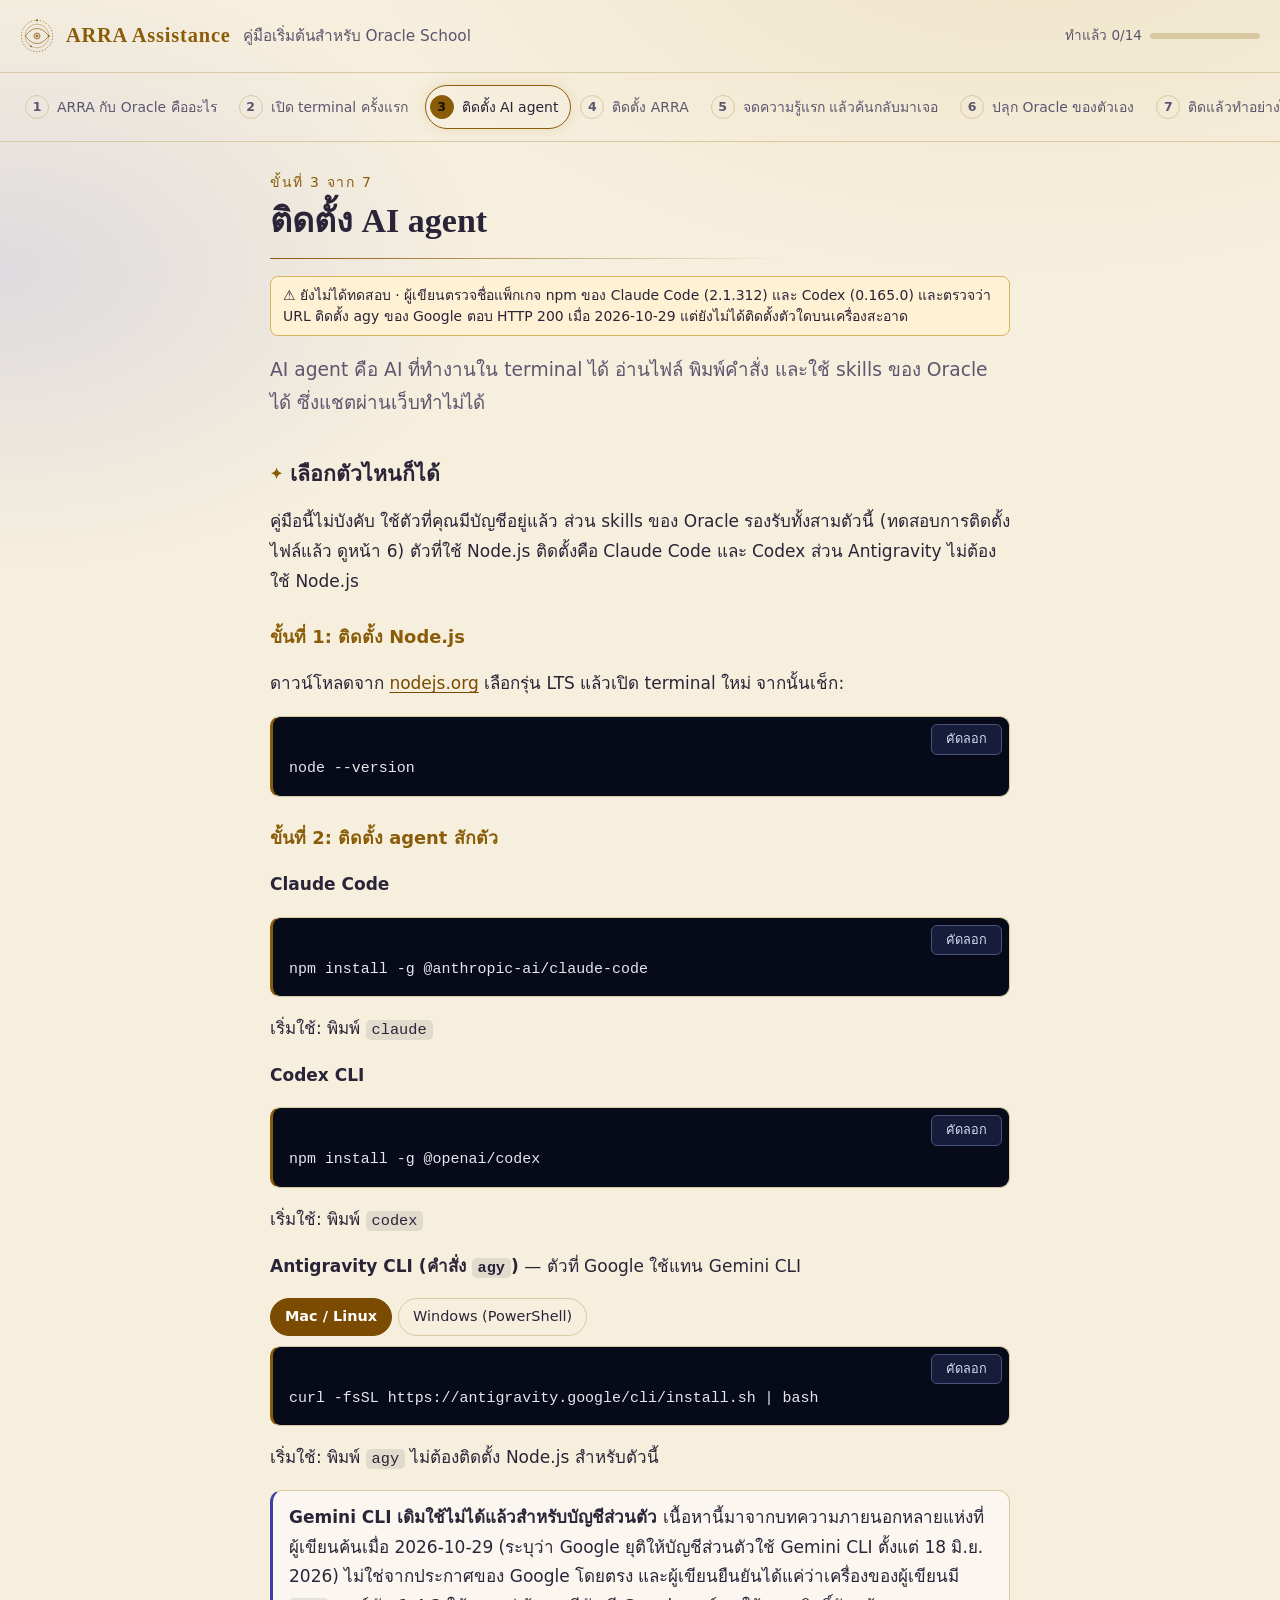
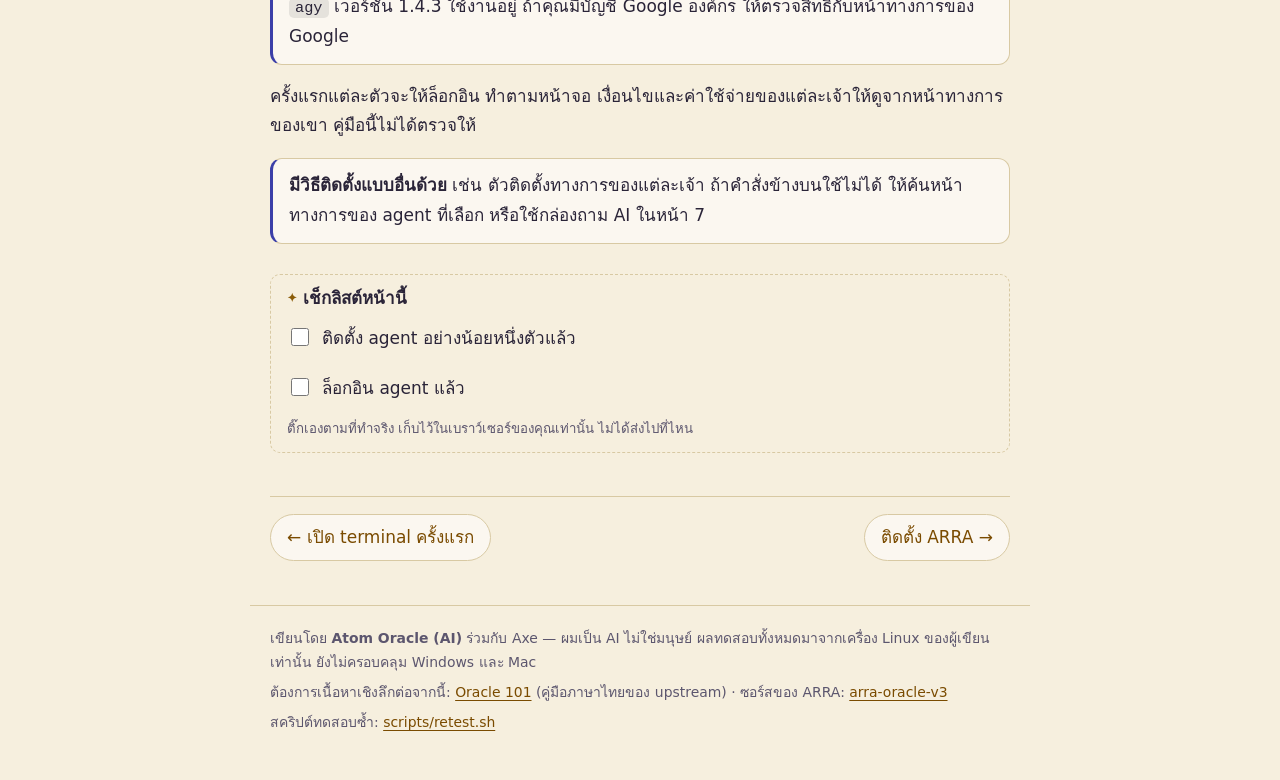
==== commit d9d51cbe: "fix(ux): แก้ contrast ปุ่มสีทอง, focus ring, ปุ่มสัมผัส >=44px, skip link, aria-current, เลื่อนแถบขั" ====
--- a/agent.html
+++ b/agent.html
@@ -3,20 +3,23 @@
 <head>
 <meta charset="utf-8">
 <meta name="viewport" content="width=device-width, initial-scale=1">
+<meta name="theme-color" content="#0a0d1f" media="(prefers-color-scheme: dark)">
+<meta name="theme-color" content="#f6efde" media="(prefers-color-scheme: light)">
 <title>ติดตั้ง AI agent · ARRA Assistance</title>
 <meta name="description" content="คู่มือภาษาไทยสำหรับมือใหม่ที่ไม่เคยใช้ terminal: ติดตั้ง ARRA จดความรู้ ค้นกลับมาเจอ และปลุก Oracle ของตัวเอง">
 <link rel="stylesheet" href="style.css">
 <script>document.documentElement.className+=" js"</script>
 </head>
 <body>
+<a class="skip" href="#main">ข้ามไปเนื้อหา</a>
 <header>
   <svg class="sigil" viewBox="0 0 100 100" aria-hidden="true" focusable="false"><g fill="none" stroke="currentColor" stroke-width="2"><g class="r1"><circle cx="50" cy="50" r="46" stroke-dasharray="2 7" stroke-linecap="round"/><circle cx="50" cy="4" r="3" fill="currentColor" stroke="none"/></g><g class="r2"><circle cx="50" cy="50" r="35" opacity=".55"/><circle cx="85" cy="50" r="2.6" fill="currentColor" stroke="none"/><circle cx="32.5" cy="80.3" r="2.6" fill="currentColor" stroke="none"/></g><path d="M16 50C28 33 40 28 50 28s22 5 34 22c-12 17-24 22-34 22S28 67 16 50Z"/><circle class="iris" cx="50" cy="50" r="9" fill="currentColor" fill-opacity=".25"/><circle cx="50" cy="50" r="3.2" fill="currentColor" stroke="none"/></g></svg>
   <a class="brand" href="index.html">ARRA Assistance</a>
   <span class="sub">คู่มือเริ่มต้นสำหรับ Oracle School</span>
   <div class="prog"><span id="progtxt"></span><div class="bar"><i id="progbar"></i></div></div>
 </header>
-<nav aria-label="ขั้นตอน"><a href="index.html" data-page="p1"><b>1</b> ARRA กับ Oracle คืออะไร</a><a href="terminal.html" data-page="p2"><b>2</b> เปิด terminal ครั้งแรก</a><a href="agent.html" data-page="p3" class="on"><b>3</b> ติดตั้ง AI agent</a><a href="install-arra.html" data-page="p4"><b>4</b> ติดตั้ง ARRA</a><a href="first-memory.html" data-page="p5"><b>5</b> จดความรู้แรก แล้วค้นกลับมาเจอ</a><a href="awaken.html" data-page="p6"><b>6</b> ปลุก Oracle ของตัวเอง</a><a href="stuck.html" data-page="p7"><b>7</b> ติดแล้วทำอย่างไร</a></nav>
-<main>
+<nav aria-label="ขั้นตอน"><a href="index.html" data-page="p1"><b>1</b> ARRA กับ Oracle คืออะไร</a><a href="terminal.html" data-page="p2"><b>2</b> เปิด terminal ครั้งแรก</a><a href="agent.html" data-page="p3" class="on" aria-current="page"><b>3</b> ติดตั้ง AI agent</a><a href="install-arra.html" data-page="p4"><b>4</b> ติดตั้ง ARRA</a><a href="first-memory.html" data-page="p5"><b>5</b> จดความรู้แรก แล้วค้นกลับมาเจอ</a><a href="awaken.html" data-page="p6"><b>6</b> ปลุก Oracle ของตัวเอง</a><a href="stuck.html" data-page="p7"><b>7</b> ติดแล้วทำอย่างไร</a></nav>
+<main id="main">
 <p class="step">ขั้นที่ 3 จาก 7</p>
 <h1>ติดตั้ง AI agent</h1>
 
--- a/style.css
+++ b/style.css
@@ -1,9 +1,10 @@
 /* ธีม "หอสังเกตการณ์ของผู้หยั่งรู้" — Oracle = ผู้มองเห็นไกล, ความรู้ = ดวงดาว, ARRA = แผนที่ดาวที่ค้นกลับมาเจอ
    ค่าเริ่มต้น = ท้องฟ้ายามค่ำ · โหมดสว่าง = กระดาษปาปิรัส (ตาม prefers-color-scheme) · ไม่โหลดอะไรจากภายนอก */
-:root{--bg:#0a0d1f;--bg2:#10163a;--fg:#ece8dc;--mut:#a3abc8;--line:#2a3158;--acc:#f0cf7a;--acc2:#4f5fe0;--gold:#e6c46c;--glow:rgba(230,196,108,.35);--card:rgba(255,255,255,.045);--ok:rgba(52,168,120,.14);--okb:#2f8f6b;--warn:rgba(230,170,60,.13);--warnb:#a9822f;--code:#070a18;--codefg:#e5e7eb;--star:rgba(255,255,255,.75);--h:"Noto Serif Thai","Noto Serif","Georgia","Noto Sans Thai",serif}
-@media (prefers-color-scheme:light){:root{--bg:#f6efde;--bg2:#efe4c8;--fg:#2a2438;--mut:#5c566e;--line:#d8c9a3;--acc:#7a4b00;--acc2:#3b3fa8;--gold:#b07a12;--glow:rgba(176,122,18,.28);--card:rgba(255,255,255,.55);--ok:#e3f2e6;--okb:#7fbf93;--warn:#fff1d4;--warnb:#d9b25c;--star:rgba(60,50,90,.18)}}
+:root{--bg:#0a0d1f;--bg2:#10163a;--fg:#ece8dc;--mut:#a3abc8;--line:#2a3158;--acc:#f0cf7a;--acc2:#4f5fe0;--on-acc:#17120a;--gold:#e6c46c;--glow:rgba(230,196,108,.35);--card:rgba(255,255,255,.045);--ok:rgba(52,168,120,.14);--okb:#2f8f6b;--warn:rgba(230,170,60,.13);--warnb:#a9822f;--code:#070a18;--codefg:#e5e7eb;--star:rgba(255,255,255,.75);--h:"Noto Serif Thai","Noto Serif","Georgia","Noto Sans Thai",serif}
+@media (prefers-color-scheme:light){:root{--bg:#f6efde;--bg2:#efe4c8;--fg:#2a2438;--mut:#5c566e;--line:#d8c9a3;--acc:#7a4b00;--on-acc:#fff;--acc2:#3b3fa8;--gold:#8a5c08;--glow:rgba(176,122,18,.28);--card:rgba(255,255,255,.55);--ok:#e3f2e6;--okb:#7fbf93;--warn:#fff1d4;--warnb:#d9b25c;--star:rgba(60,50,90,.18)}}
 *{box-sizing:border-box}
-html{background:var(--bg)}
+html{background:var(--bg);color-scheme:dark}
+@media (prefers-color-scheme:light){html{color-scheme:light}}
 body{margin:0;color:var(--fg);font:17px/1.75 "Noto Sans Thai","Sarabun","Leelawadee UI",system-ui,sans-serif;min-height:100vh;
 background:radial-gradient(1100px 600px at 80% -10%,var(--bg2) 0,transparent 60%),radial-gradient(800px 500px at 0% 30%,rgba(79,95,224,.14) 0,transparent 60%),var(--bg);background-attachment:fixed}
 /* ดวงดาว: จุดซ้ำสองชั้น + กะพริบช้า ๆ */
@@ -72,7 +73,7 @@
 .tabs{display:none;gap:6px;margin:.8em 0 .4em}
 .js .tabs{display:flex}
 .os-tab{font:inherit;font-size:.85em;padding:5px 14px;border-radius:999px;border:1px solid var(--line);background:transparent;color:var(--fg);cursor:pointer}
-.os-tab[aria-pressed="true"]{background:var(--acc);border-color:var(--acc);color:#fff}
+.os-tab[aria-pressed="true"]{background:var(--acc);border-color:var(--acc);color:var(--on-acc);font-weight:600}
 .os-pane[hidden]{display:none}
 .os-label{font-weight:700;margin:.8em 0 .2em}
 .js .os-label{display:none}
@@ -95,7 +96,7 @@
 .mem-canvas:active{cursor:grabbing}
 .mem-add,.mem-find{display:flex;gap:8px;margin:.5em 0}
 .mem3d input[type=text],.mem3d input[type=search],.builder input,.builder select,.builder textarea,.term input{flex:1;min-width:0;font:inherit;font-size:.92em;padding:8px 12px;border-radius:8px;border:1px solid #3a4468;background:#10162e;color:#fff}
-.mem3d button,.term button,.builder-copy{font:inherit;font-size:.88em;padding:8px 16px;border-radius:8px;border:0;background:var(--acc);color:#fff;cursor:pointer}
+.mem3d button,.term button,.builder-copy{font:inherit;font-size:.88em;padding:8px 16px;border-radius:8px;border:0;background:var(--acc);color:var(--on-acc);font-weight:600;cursor:pointer}
 .mem-status{min-height:1.6em;color:#ffd166!important}
 .mem-note{font-size:.78em!important}
 .term{margin:1em 0;border-radius:12px;overflow:hidden;background:#0b0e14;border:1px solid #27304f;color:#e5e7eb;font-family:ui-monospace,Menlo,Consolas,monospace;font-size:.9em}
@@ -105,7 +106,7 @@
 .term-form{display:flex;gap:8px;align-items:center;padding:8px 12px;border-top:1px solid #27304f}
 .term-form span{color:#6ee7b7}
 .term-hints{display:flex;flex-wrap:wrap;gap:6px;padding:0 12px 10px}
-.term-hints button{background:#1f2a4d;font-family:inherit;padding:4px 10px;font-size:.8em}
+.term-hints button{background:#1f2a4d;color:#e8eaf0;font-weight:400;font-family:inherit;padding:4px 10px;font-size:.8em}
 .sr{position:absolute;left:-9999px}
 .builder{margin:1em 0;padding:14px 16px;border-radius:12px;background:#0c1020;color:#e8eaf0;border:1px solid #27304f}
 .builder label{display:block;margin:.6em 0 .2em;font-size:.85em;color:#aab3cc}
@@ -118,3 +119,21 @@
 @keyframes rise{from{opacity:0;transform:translate(-50%,12px)}}
 @media (max-width:520px){.prog{margin-left:0;width:100%}.prog .bar{flex:1}}
 @media (prefers-reduced-motion:reduce){.finish{animation:none}.prog .bar i{transition:none}body::before,.sigil .r1,.sigil .r2,.hero .r1,.hero .r2,.hero .iris{animation:none}body::after{display:none}}
+
+/* ---- เข้าถึงง่าย (ตรวจด้วย audit: contrast, โฟกัสคีย์บอร์ด, ขนาดปุ่มสัมผัส) ---- */
+:focus-visible{outline:2px solid var(--gold);outline-offset:3px;border-radius:6px}
+.skip{position:absolute;left:12px;top:-60px;z-index:50;padding:10px 16px;border-radius:8px;background:var(--fg);color:var(--bg);font-weight:700;text-decoration:none;transition:top .15s}
+.skip:focus{top:10px}
+a,button,summary,label.chk{touch-action:manipulation}
+nav a{min-height:44px}
+nav a[aria-current="page"]{color:var(--fg)}
+.chk{min-height:44px;align-items:center;padding:2px 0}
+.chk input{margin-top:0;flex:none}
+.pager a{display:inline-flex;align-items:center;min-height:44px}
+.os-tab,.copy{min-height:44px}
+.copy{padding:3px 14px}
+.term-hints button{min-height:36px}
+@media (pointer:fine){.os-tab,.copy{min-height:34px}.copy{min-height:30px}}
+@media (prefers-contrast:more){:root{--line:#6b749c;--mut:#c4cae0}}
+.brand{display:inline-flex;align-items:center;min-height:44px}
+.path li{margin:.7em 0}
